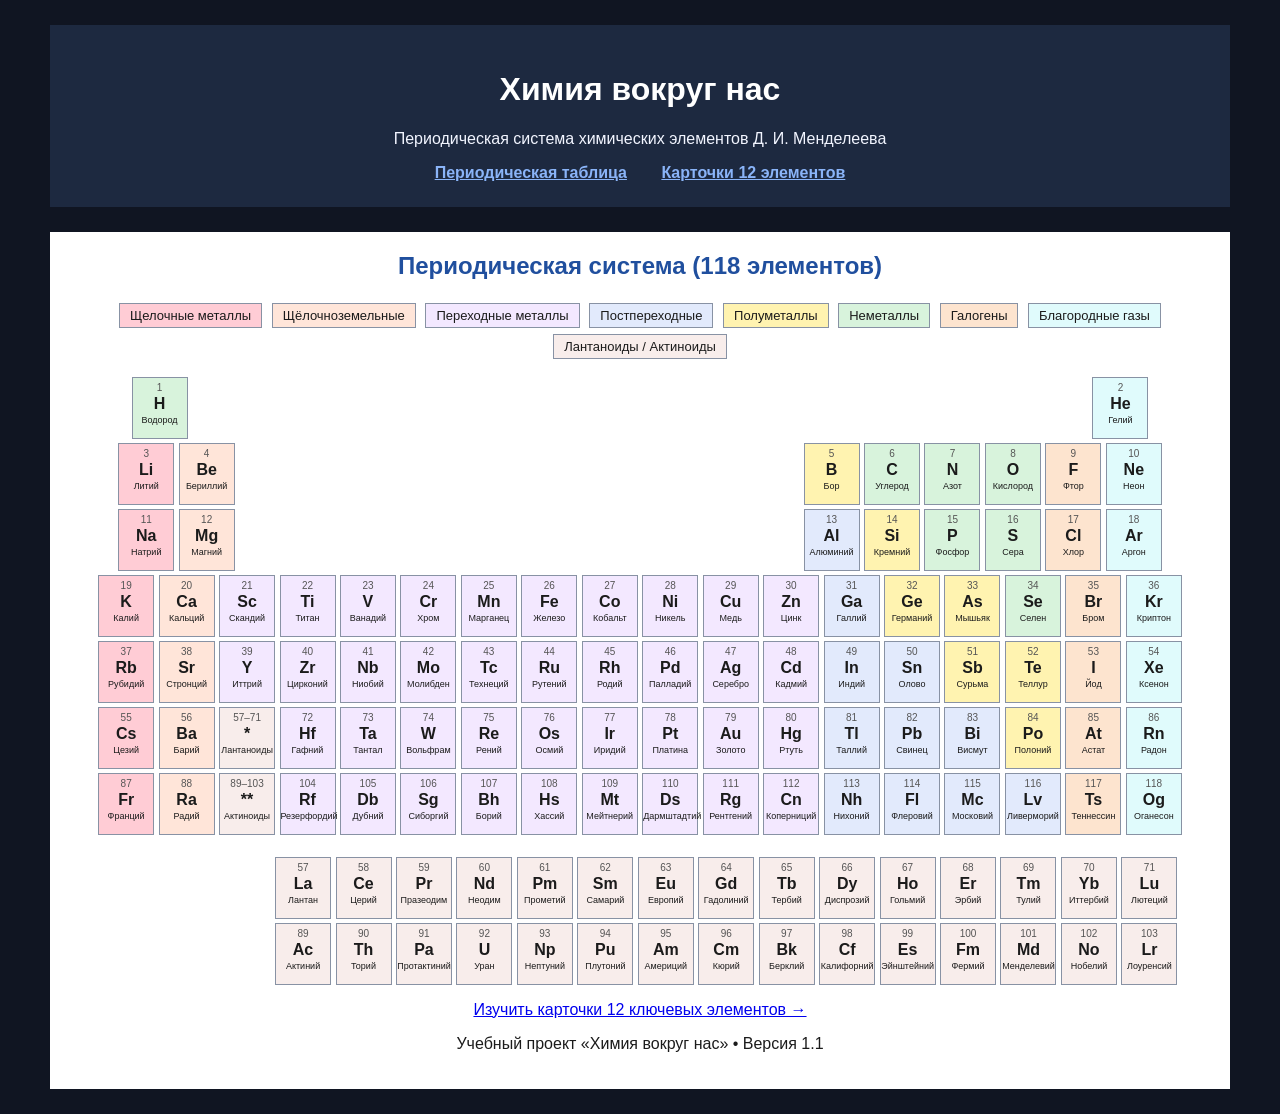
==== index.html @ fa24c032 "Release v1.0: страница с таблицей Менделеева и страница с карточками элементов" ====
<!DOCTYPE html>
<html lang="ru">
<head>
    <meta charset="UTF-8">
    <meta name="viewport" content="width=device-width, initial-scale=1.0">
    <title>Химия вокруг нас — Таблица Менделеева</title>
    <link rel="stylesheet" href="style.css">
</head>
<body>
    <div class="page">
        <div class="header">
            <h1>Химия вокруг нас</h1>
            <p>Периодическая система химических элементов Д. И. Менделеева</p>
            <div class="nav">
                <a href="index.html">Периодическая таблица</a>
                <a href="elements.html">Карточки 12 элементов</a>
            </div>
        </div>

        <div class="table-wrapper">
            <h2>Периодическая система (118 элементов)</h2>

            <div class="legend">
                <span class="alkali">Щелочные металлы</span>
                <span class="alkaline">Щёлочноземельные</span>
                <span class="transition">Переходные металлы</span>
                <span class="metal">Постпереходные</span>
                <span class="metalloid">Полуметаллы</span>
                <span class="nonmetal">Неметаллы</span>
                <span class="halogen">Галогены</span>
                <span class="noble">Благородные газы</span>
                <span class="lanthanide">Лантаноиды / Актиноиды</span>
            </div>

            <div class="period">
                <div class="cell nonmetal"><span class="num">1</span><span class="sym">H</span><span class="name">Водород</span></div>
                <div class="empty"></div><div class="empty"></div><div class="empty"></div><div class="empty"></div><div class="empty"></div><div class="empty"></div><div class="empty"></div><div class="empty"></div><div class="empty"></div><div class="empty"></div><div class="empty"></div><div class="empty"></div><div class="empty"></div><div class="empty"></div><div class="empty"></div><div class="empty"></div>
                <div class="cell noble"><span class="num">2</span><span class="sym">He</span><span class="name">Гелий</span></div>
            </div>

            <div class="period">
                <div class="cell alkali"><span class="num">3</span><span class="sym">Li</span><span class="name">Литий</span></div>
                <div class="cell alkaline"><span class="num">4</span><span class="sym">Be</span><span class="name">Бериллий</span></div>
                <div class="empty"></div><div class="empty"></div><div class="empty"></div><div class="empty"></div><div class="empty"></div><div class="empty"></div><div class="empty"></div><div class="empty"></div><div class="empty"></div><div class="empty"></div>
                <div class="cell metalloid"><span class="num">5</span><span class="sym">B</span><span class="name">Бор</span></div>
                <div class="cell nonmetal"><span class="num">6</span><span class="sym">C</span><span class="name">Углерод</span></div>
                <div class="cell nonmetal"><span class="num">7</span><span class="sym">N</span><span class="name">Азот</span></div>
                <div class="cell nonmetal"><span class="num">8</span><span class="sym">O</span><span class="name">Кислород</span></div>
                <div class="cell halogen"><span class="num">9</span><span class="sym">F</span><span class="name">Фтор</span></div>
                <div class="cell noble"><span class="num">10</span><span class="sym">Ne</span><span class="name">Неон</span></div>
            </div>

            <div class="period">
                <div class="cell alkali"><span class="num">11</span><span class="sym">Na</span><span class="name">Натрий</span></div>
                <div class="cell alkaline"><span class="num">12</span><span class="sym">Mg</span><span class="name">Магний</span></div>
                <div class="empty"></div><div class="empty"></div><div class="empty"></div><div class="empty"></div><div class="empty"></div><div class="empty"></div><div class="empty"></div><div class="empty"></div><div class="empty"></div><div class="empty"></div>
                <div class="cell metal"><span class="num">13</span><span class="sym">Al</span><span class="name">Алюминий</span></div>
                <div class="cell metalloid"><span class="num">14</span><span class="sym">Si</span><span class="name">Кремний</span></div>
                <div class="cell nonmetal"><span class="num">15</span><span class="sym">P</span><span class="name">Фосфор</span></div>
                <div class="cell nonmetal"><span class="num">16</span><span class="sym">S</span><span class="name">Сера</span></div>
                <div class="cell halogen"><span class="num">17</span><span class="sym">Cl</span><span class="name">Хлор</span></div>
                <div class="cell noble"><span class="num">18</span><span class="sym">Ar</span><span class="name">Аргон</span></div>
            </div>

            <div class="period">
                <div class="cell alkali"><span class="num">19</span><span class="sym">K</span><span class="name">Калий</span></div>
                <div class="cell alkaline"><span class="num">20</span><span class="sym">Ca</span><span class="name">Кальций</span></div>
                <div class="cell transition"><span class="num">21</span><span class="sym">Sc</span><span class="name">Скандий</span></div>
                <div class="cell transition"><span class="num">22</span><span class="sym">Ti</span><span class="name">Титан</span></div>
                <div class="cell transition"><span class="num">23</span><span class="sym">V</span><span class="name">Ванадий</span></div>
                <div class="cell transition"><span class="num">24</span><span class="sym">Cr</span><span class="name">Хром</span></div>
                <div class="cell transition"><span class="num">25</span><span class="sym">Mn</span><span class="name">Марганец</span></div>
                <div class="cell transition"><span class="num">26</span><span class="sym">Fe</span><span class="name">Железо</span></div>
                <div class="cell transition"><span class="num">27</span><span class="sym">Co</span><span class="name">Кобальт</span></div>
                <div class="cell transition"><span class="num">28</span><span class="sym">Ni</span><span class="name">Никель</span></div>
                <div class="cell transition"><span class="num">29</span><span class="sym">Cu</span><span class="name">Медь</span></div>
                <div class="cell transition"><span class="num">30</span><span class="sym">Zn</span><span class="name">Цинк</span></div>
                <div class="cell metal"><span class="num">31</span><span class="sym">Ga</span><span class="name">Галлий</span></div>
                <div class="cell metalloid"><span class="num">32</span><span class="sym">Ge</span><span class="name">Германий</span></div>
                <div class="cell metalloid"><span class="num">33</span><span class="sym">As</span><span class="name">Мышьяк</span></div>
                <div class="cell nonmetal"><span class="num">34</span><span class="sym">Se</span><span class="name">Селен</span></div>
                <div class="cell halogen"><span class="num">35</span><span class="sym">Br</span><span class="name">Бром</span></div>
                <div class="cell noble"><span class="num">36</span><span class="sym">Kr</span><span class="name">Криптон</span></div>
            </div>

            <div class="period">
                <div class="cell alkali"><span class="num">37</span><span class="sym">Rb</span><span class="name">Рубидий</span></div>
                <div class="cell alkaline"><span class="num">38</span><span class="sym">Sr</span><span class="name">Стронций</span></div>
                <div class="cell transition"><span class="num">39</span><span class="sym">Y</span><span class="name">Иттрий</span></div>
                <div class="cell transition"><span class="num">40</span><span class="sym">Zr</span><span class="name">Цирконий</span></div>
                <div class="cell transition"><span class="num">41</span><span class="sym">Nb</span><span class="name">Ниобий</span></div>
                <div class="cell transition"><span class="num">42</span><span class="sym">Mo</span><span class="name">Молибден</span></div>
                <div class="cell transition"><span class="num">43</span><span class="sym">Tc</span><span class="name">Технеций</span></div>
                <div class="cell transition"><span class="num">44</span><span class="sym">Ru</span><span class="name">Рутений</span></div>
                <div class="cell transition"><span class="num">45</span><span class="sym">Rh</span><span class="name">Родий</span></div>
                <div class="cell transition"><span class="num">46</span><span class="sym">Pd</span><span class="name">Палладий</span></div>
                <div class="cell transition"><span class="num">47</span><span class="sym">Ag</span><span class="name">Серебро</span></div>
                <div class="cell transition"><span class="num">48</span><span class="sym">Cd</span><span class="name">Кадмий</span></div>
                <div class="cell metal"><span class="num">49</span><span class="sym">In</span><span class="name">Индий</span></div>
                <div class="cell metal"><span class="num">50</span><span class="sym">Sn</span><span class="name">Олово</span></div>
                <div class="cell metalloid"><span class="num">51</span><span class="sym">Sb</span><span class="name">Сурьма</span></div>
                <div class="cell metalloid"><span class="num">52</span><span class="sym">Te</span><span class="name">Теллур</span></div>
                <div class="cell halogen"><span class="num">53</span><span class="sym">I</span><span class="name">Йод</span></div>
                <div class="cell noble"><span class="num">54</span><span class="sym">Xe</span><span class="name">Ксенон</span></div>
            </div>
            <div class="period">
                <div class="cell alkali"><span class="num">55</span><span class="sym">Cs</span><span class="name">Цезий</span></div>
                <div class="cell alkaline"><span class="num">56</span><span class="sym">Ba</span><span class="name">Барий</span></div>
                <div class="cell lanthanide"><span class="num">57–71</span><span class="sym">*</span><span class="name">Лантаноиды</span></div>
                <div class="cell transition"><span class="num">72</span><span class="sym">Hf</span><span class="name">Гафний</span></div>
                <div class="cell transition"><span class="num">73</span><span class="sym">Ta</span><span class="name">Тантал</span></div>
                <div class="cell transition"><span class="num">74</span><span class="sym">W</span><span class="name">Вольфрам</span></div>
                <div class="cell transition"><span class="num">75</span><span class="sym">Re</span><span class="name">Рений</span></div>
                <div class="cell transition"><span class="num">76</span><span class="sym">Os</span><span class="name">Осмий</span></div>
                <div class="cell transition"><span class="num">77</span><span class="sym">Ir</span><span class="name">Иридий</span></div>
                <div class="cell transition"><span class="num">78</span><span class="sym">Pt</span><span class="name">Платина</span></div>
                <div class="cell transition"><span class="num">79</span><span class="sym">Au</span><span class="name">Золото</span></div>
                <div class="cell transition"><span class="num">80</span><span class="sym">Hg</span><span class="name">Ртуть</span></div>
                <div class="cell metal"><span class="num">81</span><span class="sym">Tl</span><span class="name">Таллий</span></div>
                <div class="cell metal"><span class="num">82</span><span class="sym">Pb</span><span class="name">Свинец</span></div>
                <div class="cell metal"><span class="num">83</span><span class="sym">Bi</span><span class="name">Висмут</span></div>
                <div class="cell metalloid"><span class="num">84</span><span class="sym">Po</span><span class="name">Полоний</span></div>
                <div class="cell halogen"><span class="num">85</span><span class="sym">At</span><span class="name">Астат</span></div>
                <div class="cell noble"><span class="num">86</span><span class="sym">Rn</span><span class="name">Радон</span></div>
            </div>

            <div class="period">
                <div class="cell alkali"><span class="num">87</span><span class="sym">Fr</span><span class="name">Франций</span></div>
                <div class="cell alkaline"><span class="num">88</span><span class="sym">Ra</span><span class="name">Радий</span></div>
                <div class="cell lanthanide"><span class="num">89–103</span><span class="sym">**</span><span class="name">Актиноиды</span></div>
                <div class="cell transition"><span class="num">104</span><span class="sym">Rf</span><span class="name">Резерфордий</span></div>
                <div class="cell transition"><span class="num">105</span><span class="sym">Db</span><span class="name">Дубний</span></div>
                <div class="cell transition"><span class="num">106</span><span class="sym">Sg</span><span class="name">Сиборгий</span></div>
                <div class="cell transition"><span class="num">107</span><span class="sym">Bh</span><span class="name">Борий</span></div>
                <div class="cell transition"><span class="num">108</span><span class="sym">Hs</span><span class="name">Хассий</span></div>
                <div class="cell transition"><span class="num">109</span><span class="sym">Mt</span><span class="name">Мейтнерий</span></div>
                <div class="cell transition"><span class="num">110</span><span class="sym">Ds</span><span class="name">Дармштадтий</span></div>
                <div class="cell transition"><span class="num">111</span><span class="sym">Rg</span><span class="name">Рентгений</span></div>
                <div class="cell transition"><span class="num">112</span><span class="sym">Cn</span><span class="name">Коперниций</span></div>
                <div class="cell metal"><span class="num">113</span><span class="sym">Nh</span><span class="name">Нихоний</span></div>
                <div class="cell metal"><span class="num">114</span><span class="sym">Fl</span><span class="name">Флеровий</span></div>
                <div class="cell metal"><span class="num">115</span><span class="sym">Mc</span><span class="name">Московий</span></div>
                <div class="cell metal"><span class="num">116</span><span class="sym">Lv</span><span class="name">Ливерморий</span></div>
                <div class="cell halogen"><span class="num">117</span><span class="sym">Ts</span><span class="name">Теннессин</span></div>
                <div class="cell noble"><span class="num">118</span><span class="sym">Og</span><span class="name">Оганесон</span></div>
            </div>

            <br>

            <div class="period">
                <div class="empty"></div><div class="empty"></div><div class="empty"></div>
                <div class="cell lanthanide"><span class="num">57</span><span class="sym">La</span><span class="name">Лантан</span></div>
                <div class="cell lanthanide"><span class="num">58</span><span class="sym">Ce</span><span class="name">Церий</span></div>
                <div class="cell lanthanide"><span class="num">59</span><span class="sym">Pr</span><span class="name">Празеодим</span></div>
                <div class="cell lanthanide"><span class="num">60</span><span class="sym">Nd</span><span class="name">Неодим</span></div>
                <div class="cell lanthanide"><span class="num">61</span><span class="sym">Pm</span><span class="name">Прометий</span></div>
                <div class="cell lanthanide"><span class="num">62</span><span class="sym">Sm</span><span class="name">Самарий</span></div>
                <div class="cell lanthanide"><span class="num">63</span><span class="sym">Eu</span><span class="name">Европий</span></div>
                <div class="cell lanthanide"><span class="num">64</span><span class="sym">Gd</span><span class="name">Гадолиний</span></div>
                <div class="cell lanthanide"><span class="num">65</span><span class="sym">Tb</span><span class="name">Тербий</span></div>
                <div class="cell lanthanide"><span class="num">66</span><span class="sym">Dy</span><span class="name">Диспрозий</span></div>
                <div class="cell lanthanide"><span class="num">67</span><span class="sym">Ho</span><span class="name">Гольмий</span></div>
                <div class="cell lanthanide"><span class="num">68</span><span class="sym">Er</span><span class="name">Эрбий</span></div>
                <div class="cell lanthanide"><span class="num">69</span><span class="sym">Tm</span><span class="name">Тулий</span></div>
                <div class="cell lanthanide"><span class="num">70</span><span class="sym">Yb</span><span class="name">Иттербий</span></div>
                <div class="cell lanthanide"><span class="num">71</span><span class="sym">Lu</span><span class="name">Лютеций</span></div>
            </div>

            <div class="period">
                <div class="empty"></div><div class="empty"></div><div class="empty"></div>
                <div class="cell lanthanide"><span class="num">89</span><span class="sym">Ac</span><span class="name">Актиний</span></div>
                <div class="cell lanthanide"><span class="num">90</span><span class="sym">Th</span><span class="name">Торий</span></div>
                <div class="cell lanthanide"><span class="num">91</span><span class="sym">Pa</span><span class="name">Протактиний</span></div>
                <div class="cell lanthanide"><span class="num">92</span><span class="sym">U</span><span class="name">Уран</span></div>
                <div class="cell lanthanide"><span class="num">93</span><span class="sym">Np</span><span class="name">Нептуний</span></div>
                <div class="cell lanthanide"><span class="num">94</span><span class="sym">Pu</span><span class="name">Плутоний</span></div>
                <div class="cell lanthanide"><span class="num">95</span><span class="sym">Am</span><span class="name">Америций</span></div>
                <div class="cell lanthanide"><span class="num">96</span><span class="sym">Cm</span><span class="name">Кюрий</span></div>
                <div class="cell lanthanide"><span class="num">97</span><span class="sym">Bk</span><span class="name">Берклий</span></div>
                <div class="cell lanthanide"><span class="num">98</span><span class="sym">Cf</span><span class="name">Калифорний</span></div>
                <div class="cell lanthanide"><span class="num">99</span><span class="sym">Es</span><span class="name">Эйнштейний</span></div>
                <div class="cell lanthanide"><span class="num">100</span><span class="sym">Fm</span><span class="name">Фермий</span></div>
                <div class="cell lanthanide"><span class="num">101</span><span class="sym">Md</span><span class="name">Менделевий</span></div>
                <div class="cell lanthanide"><span class="num">102</span><span class="sym">No</span><span class="name">Нобелий</span></div>
                <div class="cell lanthanide"><span class="num">103</span><span class="sym">Lr</span><span class="name">Лоуренсий</span></div>
            </div>

            <p><a href="elements.html">Изучить карточки 12 ключевых элементов →</a></p>
            <p>Учебный проект «Химия вокруг нас» • Версия 1.1</p>
        </div>
    </div>
</body>
</html>
---- style.css ----
body {
    background-color: #101522;
    color: #f2f5ff;
    font-family: Arial, sans-serif;
    margin: 0;
}

.page {
    width: 1180px;
    margin: 0 auto;
    padding: 25px;
}

.header {
    background-color: #1d2940;
    text-align: center;
    padding: 25px;
}

.nav {
    margin-top: 15px;
}

.nav a {
    color: #8ab4f8;
    margin: 0 15px;
    font-weight: bold;
}

.table-wrapper {
    background-color: #ffffff;
    color: #1b1b1b;
    margin-top: 25px;
    padding: 20px;
    text-align: center;
}

.legend {
    margin-bottom: 15px;
    font-size: 13px;
}

.legend span {
    display: inline-block;
    padding: 4px 10px;
    margin: 3px;
    border: 1px solid #8892a4;
}

.period {
    margin-bottom: 4px;
    white-space: nowrap;
}

.cell {
    display: inline-block;
    width: 56px;
    height: 62px;
    border: 1px solid #8892a4;
    vertical-align: top;
    text-align: center;
    padding-top: 4px;
    box-sizing: border-box;
    font-size: 12px;
}

.empty {
    display: inline-block;
    width: 56px;
    height: 62px;
    vertical-align: top;
}

.num {
    font-size: 10px;
    color: #555555;
    display: block;
}

.sym {
    font-size: 16px;
    font-weight: bold;
    display: block;
    margin: 2px 0;
}

.name {
    font-size: 9px;
    display: block;
}

.nonmetal { background-color: #d8f3dc; }
.noble { background-color: #e0fbfc; }
.alkali { background-color: #ffccd5; }
.alkaline { background-color: #ffe5d9; }
.metalloid { background-color: #fff3b0; }
.metal { background-color: #e2eafc; }
.transition { background-color: #f3e8ff; }
.halogen { background-color: #fde4cf; }
.lanthanide { background-color: #f8edeb; }

.block {
    background-color: #ffffff;
    color: #1b1b1b;
    margin-top: 20px;
    padding: 20px;
}

.element-card {
    background-color: #f8faff;
    border-left: 6px solid #204f9e;
}

.bio-element {
    background-color: #eefbf1;
    border-left: 6px solid #2b8a3e;
}

.footer {
    color: #b9c2d8;
    text-align: center;
    margin-top: 30px;
}

h1 { color: #ffffff; }
h2 { color: #204f9e; margin-top: 0; }
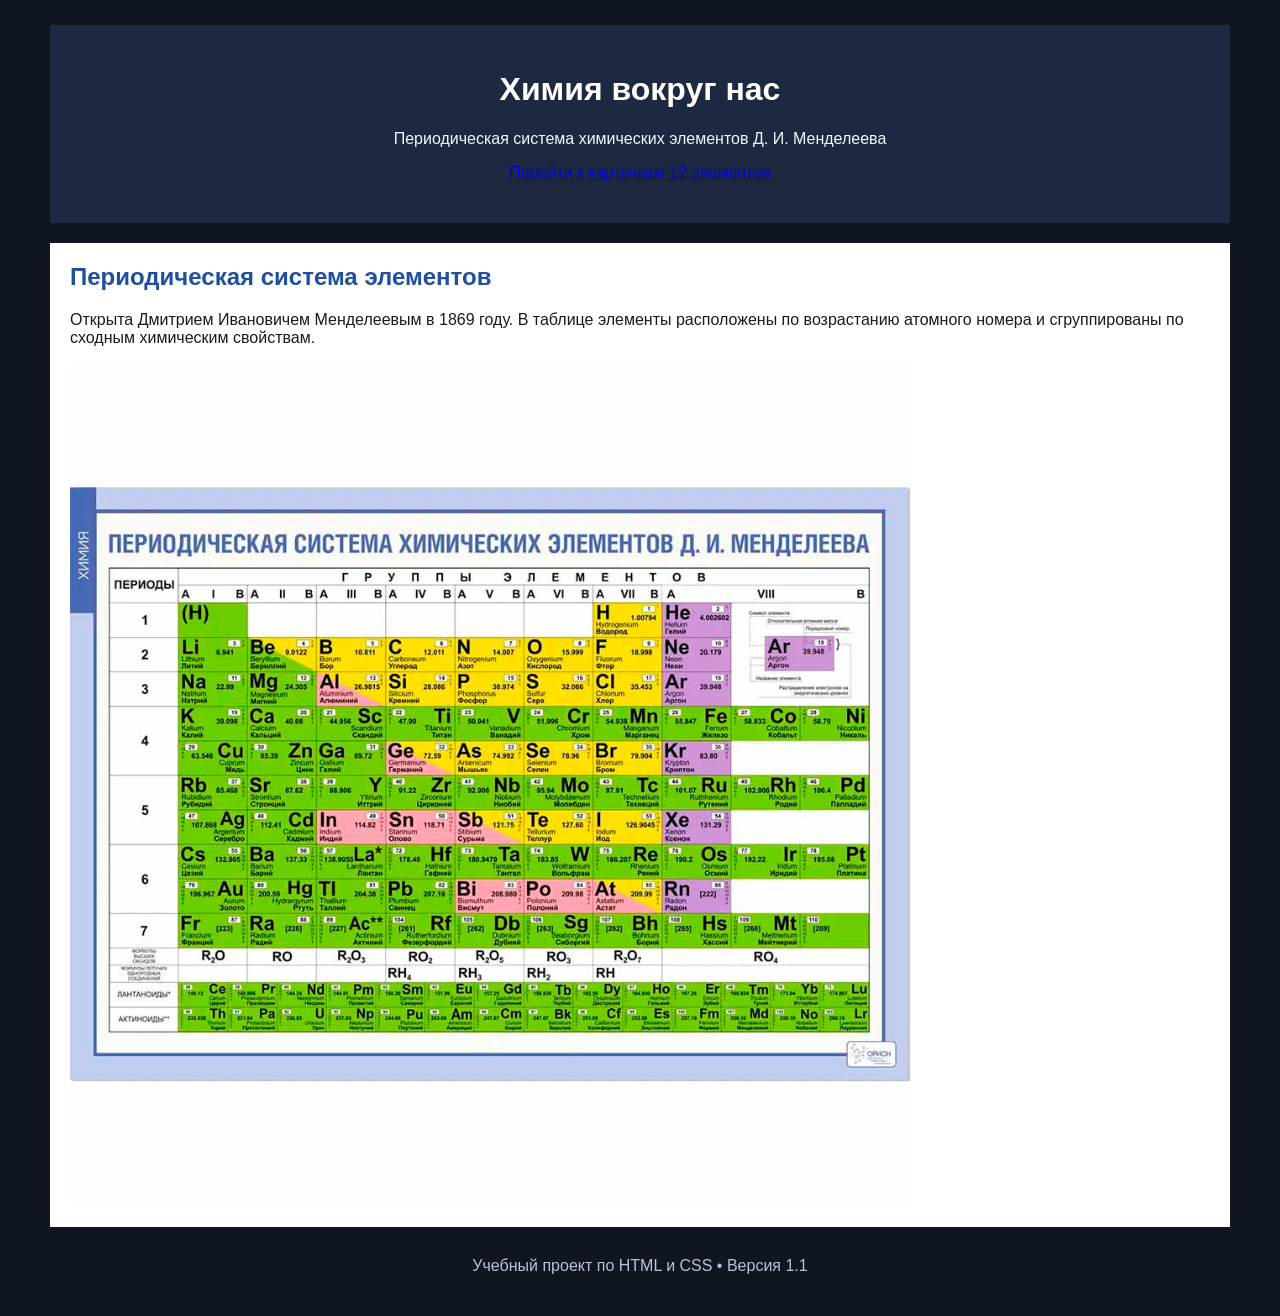
==== commit c47bd527: "Release v1.1: выделение элементов жизни, PLAN.md, README.md и скриншоты" ====
--- a/index.html
+++ b/index.html
@@ -11,182 +11,17 @@
         <div class="header">
             <h1>Химия вокруг нас</h1>
             <p>Периодическая система химических элементов Д. И. Менделеева</p>
-            <div class="nav">
-                <a href="index.html">Периодическая таблица</a>
-                <a href="elements.html">Карточки 12 элементов</a>
-            </div>
+            <p><a href="elements.html">Перейти к карточкам 12 элементов</a></p>
         </div>
 
-        <div class="table-wrapper">
-            <h2>Периодическая система (118 элементов)</h2>
+        <div class="block table-block">
+            <h2>Периодическая система элементов</h2>
+            <p>Открыта Дмитрием Ивановичем Менделеевым в 1869 году. В таблице элементы расположены по возрастанию атомного номера и сгруппированы по сходным химическим свойствам.</p>
+            <img src="uchebnaya-Periodicheskaya-sistema-Mendeleeva.jpg" alt="Периодическая система химических элементов Д. И. Менделеева" width="840">
+        </div>
 
-            <div class="legend">
-                <span class="alkali">Щелочные металлы</span>
-                <span class="alkaline">Щёлочноземельные</span>
-                <span class="transition">Переходные металлы</span>
-                <span class="metal">Постпереходные</span>
-                <span class="metalloid">Полуметаллы</span>
-                <span class="nonmetal">Неметаллы</span>
-                <span class="halogen">Галогены</span>
-                <span class="noble">Благородные газы</span>
-                <span class="lanthanide">Лантаноиды / Актиноиды</span>
-            </div>
-
-            <div class="period">
-                <div class="cell nonmetal"><span class="num">1</span><span class="sym">H</span><span class="name">Водород</span></div>
-                <div class="empty"></div><div class="empty"></div><div class="empty"></div><div class="empty"></div><div class="empty"></div><div class="empty"></div><div class="empty"></div><div class="empty"></div><div class="empty"></div><div class="empty"></div><div class="empty"></div><div class="empty"></div><div class="empty"></div><div class="empty"></div><div class="empty"></div><div class="empty"></div>
-                <div class="cell noble"><span class="num">2</span><span class="sym">He</span><span class="name">Гелий</span></div>
-            </div>
-
-            <div class="period">
-                <div class="cell alkali"><span class="num">3</span><span class="sym">Li</span><span class="name">Литий</span></div>
-                <div class="cell alkaline"><span class="num">4</span><span class="sym">Be</span><span class="name">Бериллий</span></div>
-                <div class="empty"></div><div class="empty"></div><div class="empty"></div><div class="empty"></div><div class="empty"></div><div class="empty"></div><div class="empty"></div><div class="empty"></div><div class="empty"></div><div class="empty"></div>
-                <div class="cell metalloid"><span class="num">5</span><span class="sym">B</span><span class="name">Бор</span></div>
-                <div class="cell nonmetal"><span class="num">6</span><span class="sym">C</span><span class="name">Углерод</span></div>
-                <div class="cell nonmetal"><span class="num">7</span><span class="sym">N</span><span class="name">Азот</span></div>
-                <div class="cell nonmetal"><span class="num">8</span><span class="sym">O</span><span class="name">Кислород</span></div>
-                <div class="cell halogen"><span class="num">9</span><span class="sym">F</span><span class="name">Фтор</span></div>
-                <div class="cell noble"><span class="num">10</span><span class="sym">Ne</span><span class="name">Неон</span></div>
-            </div>
-
-            <div class="period">
-                <div class="cell alkali"><span class="num">11</span><span class="sym">Na</span><span class="name">Натрий</span></div>
-                <div class="cell alkaline"><span class="num">12</span><span class="sym">Mg</span><span class="name">Магний</span></div>
-                <div class="empty"></div><div class="empty"></div><div class="empty"></div><div class="empty"></div><div class="empty"></div><div class="empty"></div><div class="empty"></div><div class="empty"></div><div class="empty"></div><div class="empty"></div>
-                <div class="cell metal"><span class="num">13</span><span class="sym">Al</span><span class="name">Алюминий</span></div>
-                <div class="cell metalloid"><span class="num">14</span><span class="sym">Si</span><span class="name">Кремний</span></div>
-                <div class="cell nonmetal"><span class="num">15</span><span class="sym">P</span><span class="name">Фосфор</span></div>
-                <div class="cell nonmetal"><span class="num">16</span><span class="sym">S</span><span class="name">Сера</span></div>
-                <div class="cell halogen"><span class="num">17</span><span class="sym">Cl</span><span class="name">Хлор</span></div>
-                <div class="cell noble"><span class="num">18</span><span class="sym">Ar</span><span class="name">Аргон</span></div>
-            </div>
-
-            <div class="period">
-                <div class="cell alkali"><span class="num">19</span><span class="sym">K</span><span class="name">Калий</span></div>
-                <div class="cell alkaline"><span class="num">20</span><span class="sym">Ca</span><span class="name">Кальций</span></div>
-                <div class="cell transition"><span class="num">21</span><span class="sym">Sc</span><span class="name">Скандий</span></div>
-                <div class="cell transition"><span class="num">22</span><span class="sym">Ti</span><span class="name">Титан</span></div>
-                <div class="cell transition"><span class="num">23</span><span class="sym">V</span><span class="name">Ванадий</span></div>
-                <div class="cell transition"><span class="num">24</span><span class="sym">Cr</span><span class="name">Хром</span></div>
-                <div class="cell transition"><span class="num">25</span><span class="sym">Mn</span><span class="name">Марганец</span></div>
-                <div class="cell transition"><span class="num">26</span><span class="sym">Fe</span><span class="name">Железо</span></div>
-                <div class="cell transition"><span class="num">27</span><span class="sym">Co</span><span class="name">Кобальт</span></div>
-                <div class="cell transition"><span class="num">28</span><span class="sym">Ni</span><span class="name">Никель</span></div>
-                <div class="cell transition"><span class="num">29</span><span class="sym">Cu</span><span class="name">Медь</span></div>
-                <div class="cell transition"><span class="num">30</span><span class="sym">Zn</span><span class="name">Цинк</span></div>
-                <div class="cell metal"><span class="num">31</span><span class="sym">Ga</span><span class="name">Галлий</span></div>
-                <div class="cell metalloid"><span class="num">32</span><span class="sym">Ge</span><span class="name">Германий</span></div>
-                <div class="cell metalloid"><span class="num">33</span><span class="sym">As</span><span class="name">Мышьяк</span></div>
-                <div class="cell nonmetal"><span class="num">34</span><span class="sym">Se</span><span class="name">Селен</span></div>
-                <div class="cell halogen"><span class="num">35</span><span class="sym">Br</span><span class="name">Бром</span></div>
-                <div class="cell noble"><span class="num">36</span><span class="sym">Kr</span><span class="name">Криптон</span></div>
-            </div>
-
-            <div class="period">
-                <div class="cell alkali"><span class="num">37</span><span class="sym">Rb</span><span class="name">Рубидий</span></div>
-                <div class="cell alkaline"><span class="num">38</span><span class="sym">Sr</span><span class="name">Стронций</span></div>
-                <div class="cell transition"><span class="num">39</span><span class="sym">Y</span><span class="name">Иттрий</span></div>
-                <div class="cell transition"><span class="num">40</span><span class="sym">Zr</span><span class="name">Цирконий</span></div>
-                <div class="cell transition"><span class="num">41</span><span class="sym">Nb</span><span class="name">Ниобий</span></div>
-                <div class="cell transition"><span class="num">42</span><span class="sym">Mo</span><span class="name">Молибден</span></div>
-                <div class="cell transition"><span class="num">43</span><span class="sym">Tc</span><span class="name">Технеций</span></div>
-                <div class="cell transition"><span class="num">44</span><span class="sym">Ru</span><span class="name">Рутений</span></div>
-                <div class="cell transition"><span class="num">45</span><span class="sym">Rh</span><span class="name">Родий</span></div>
-                <div class="cell transition"><span class="num">46</span><span class="sym">Pd</span><span class="name">Палладий</span></div>
-                <div class="cell transition"><span class="num">47</span><span class="sym">Ag</span><span class="name">Серебро</span></div>
-                <div class="cell transition"><span class="num">48</span><span class="sym">Cd</span><span class="name">Кадмий</span></div>
-                <div class="cell metal"><span class="num">49</span><span class="sym">In</span><span class="name">Индий</span></div>
-                <div class="cell metal"><span class="num">50</span><span class="sym">Sn</span><span class="name">Олово</span></div>
-                <div class="cell metalloid"><span class="num">51</span><span class="sym">Sb</span><span class="name">Сурьма</span></div>
-                <div class="cell metalloid"><span class="num">52</span><span class="sym">Te</span><span class="name">Теллур</span></div>
-                <div class="cell halogen"><span class="num">53</span><span class="sym">I</span><span class="name">Йод</span></div>
-                <div class="cell noble"><span class="num">54</span><span class="sym">Xe</span><span class="name">Ксенон</span></div>
-            </div>
-            <div class="period">
-                <div class="cell alkali"><span class="num">55</span><span class="sym">Cs</span><span class="name">Цезий</span></div>
-                <div class="cell alkaline"><span class="num">56</span><span class="sym">Ba</span><span class="name">Барий</span></div>
-                <div class="cell lanthanide"><span class="num">57–71</span><span class="sym">*</span><span class="name">Лантаноиды</span></div>
-                <div class="cell transition"><span class="num">72</span><span class="sym">Hf</span><span class="name">Гафний</span></div>
-                <div class="cell transition"><span class="num">73</span><span class="sym">Ta</span><span class="name">Тантал</span></div>
-                <div class="cell transition"><span class="num">74</span><span class="sym">W</span><span class="name">Вольфрам</span></div>
-                <div class="cell transition"><span class="num">75</span><span class="sym">Re</span><span class="name">Рений</span></div>
-                <div class="cell transition"><span class="num">76</span><span class="sym">Os</span><span class="name">Осмий</span></div>
-                <div class="cell transition"><span class="num">77</span><span class="sym">Ir</span><span class="name">Иридий</span></div>
-                <div class="cell transition"><span class="num">78</span><span class="sym">Pt</span><span class="name">Платина</span></div>
-                <div class="cell transition"><span class="num">79</span><span class="sym">Au</span><span class="name">Золото</span></div>
-                <div class="cell transition"><span class="num">80</span><span class="sym">Hg</span><span class="name">Ртуть</span></div>
-                <div class="cell metal"><span class="num">81</span><span class="sym">Tl</span><span class="name">Таллий</span></div>
-                <div class="cell metal"><span class="num">82</span><span class="sym">Pb</span><span class="name">Свинец</span></div>
-                <div class="cell metal"><span class="num">83</span><span class="sym">Bi</span><span class="name">Висмут</span></div>
-                <div class="cell metalloid"><span class="num">84</span><span class="sym">Po</span><span class="name">Полоний</span></div>
-                <div class="cell halogen"><span class="num">85</span><span class="sym">At</span><span class="name">Астат</span></div>
-                <div class="cell noble"><span class="num">86</span><span class="sym">Rn</span><span class="name">Радон</span></div>
-            </div>
-
-            <div class="period">
-                <div class="cell alkali"><span class="num">87</span><span class="sym">Fr</span><span class="name">Франций</span></div>
-                <div class="cell alkaline"><span class="num">88</span><span class="sym">Ra</span><span class="name">Радий</span></div>
-                <div class="cell lanthanide"><span class="num">89–103</span><span class="sym">**</span><span class="name">Актиноиды</span></div>
-                <div class="cell transition"><span class="num">104</span><span class="sym">Rf</span><span class="name">Резерфордий</span></div>
-                <div class="cell transition"><span class="num">105</span><span class="sym">Db</span><span class="name">Дубний</span></div>
-                <div class="cell transition"><span class="num">106</span><span class="sym">Sg</span><span class="name">Сиборгий</span></div>
-                <div class="cell transition"><span class="num">107</span><span class="sym">Bh</span><span class="name">Борий</span></div>
-                <div class="cell transition"><span class="num">108</span><span class="sym">Hs</span><span class="name">Хассий</span></div>
-                <div class="cell transition"><span class="num">109</span><span class="sym">Mt</span><span class="name">Мейтнерий</span></div>
-                <div class="cell transition"><span class="num">110</span><span class="sym">Ds</span><span class="name">Дармштадтий</span></div>
-                <div class="cell transition"><span class="num">111</span><span class="sym">Rg</span><span class="name">Рентгений</span></div>
-                <div class="cell transition"><span class="num">112</span><span class="sym">Cn</span><span class="name">Коперниций</span></div>
-                <div class="cell metal"><span class="num">113</span><span class="sym">Nh</span><span class="name">Нихоний</span></div>
-                <div class="cell metal"><span class="num">114</span><span class="sym">Fl</span><span class="name">Флеровий</span></div>
-                <div class="cell metal"><span class="num">115</span><span class="sym">Mc</span><span class="name">Московий</span></div>
-                <div class="cell metal"><span class="num">116</span><span class="sym">Lv</span><span class="name">Ливерморий</span></div>
-                <div class="cell halogen"><span class="num">117</span><span class="sym">Ts</span><span class="name">Теннессин</span></div>
-                <div class="cell noble"><span class="num">118</span><span class="sym">Og</span><span class="name">Оганесон</span></div>
-            </div>
-
-            <br>
-
-            <div class="period">
-                <div class="empty"></div><div class="empty"></div><div class="empty"></div>
-                <div class="cell lanthanide"><span class="num">57</span><span class="sym">La</span><span class="name">Лантан</span></div>
-                <div class="cell lanthanide"><span class="num">58</span><span class="sym">Ce</span><span class="name">Церий</span></div>
-                <div class="cell lanthanide"><span class="num">59</span><span class="sym">Pr</span><span class="name">Празеодим</span></div>
-                <div class="cell lanthanide"><span class="num">60</span><span class="sym">Nd</span><span class="name">Неодим</span></div>
-                <div class="cell lanthanide"><span class="num">61</span><span class="sym">Pm</span><span class="name">Прометий</span></div>
-                <div class="cell lanthanide"><span class="num">62</span><span class="sym">Sm</span><span class="name">Самарий</span></div>
-                <div class="cell lanthanide"><span class="num">63</span><span class="sym">Eu</span><span class="name">Европий</span></div>
-                <div class="cell lanthanide"><span class="num">64</span><span class="sym">Gd</span><span class="name">Гадолиний</span></div>
-                <div class="cell lanthanide"><span class="num">65</span><span class="sym">Tb</span><span class="name">Тербий</span></div>
-                <div class="cell lanthanide"><span class="num">66</span><span class="sym">Dy</span><span class="name">Диспрозий</span></div>
-                <div class="cell lanthanide"><span class="num">67</span><span class="sym">Ho</span><span class="name">Гольмий</span></div>
-                <div class="cell lanthanide"><span class="num">68</span><span class="sym">Er</span><span class="name">Эрбий</span></div>
-                <div class="cell lanthanide"><span class="num">69</span><span class="sym">Tm</span><span class="name">Тулий</span></div>
-                <div class="cell lanthanide"><span class="num">70</span><span class="sym">Yb</span><span class="name">Иттербий</span></div>
-                <div class="cell lanthanide"><span class="num">71</span><span class="sym">Lu</span><span class="name">Лютеций</span></div>
-            </div>
-
-            <div class="period">
-                <div class="empty"></div><div class="empty"></div><div class="empty"></div>
-                <div class="cell lanthanide"><span class="num">89</span><span class="sym">Ac</span><span class="name">Актиний</span></div>
-                <div class="cell lanthanide"><span class="num">90</span><span class="sym">Th</span><span class="name">Торий</span></div>
-                <div class="cell lanthanide"><span class="num">91</span><span class="sym">Pa</span><span class="name">Протактиний</span></div>
-                <div class="cell lanthanide"><span class="num">92</span><span class="sym">U</span><span class="name">Уран</span></div>
-                <div class="cell lanthanide"><span class="num">93</span><span class="sym">Np</span><span class="name">Нептуний</span></div>
-                <div class="cell lanthanide"><span class="num">94</span><span class="sym">Pu</span><span class="name">Плутоний</span></div>
-                <div class="cell lanthanide"><span class="num">95</span><span class="sym">Am</span><span class="name">Америций</span></div>
-                <div class="cell lanthanide"><span class="num">96</span><span class="sym">Cm</span><span class="name">Кюрий</span></div>
-                <div class="cell lanthanide"><span class="num">97</span><span class="sym">Bk</span><span class="name">Берклий</span></div>
-                <div class="cell lanthanide"><span class="num">98</span><span class="sym">Cf</span><span class="name">Калифорний</span></div>
-                <div class="cell lanthanide"><span class="num">99</span><span class="sym">Es</span><span class="name">Эйнштейний</span></div>
-                <div class="cell lanthanide"><span class="num">100</span><span class="sym">Fm</span><span class="name">Фермий</span></div>
-                <div class="cell lanthanide"><span class="num">101</span><span class="sym">Md</span><span class="name">Менделевий</span></div>
-                <div class="cell lanthanide"><span class="num">102</span><span class="sym">No</span><span class="name">Нобелий</span></div>
-                <div class="cell lanthanide"><span class="num">103</span><span class="sym">Lr</span><span class="name">Лоуренсий</span></div>
-            </div>
-
-            <p><a href="elements.html">Изучить карточки 12 ключевых элементов →</a></p>
-            <p>Учебный проект «Химия вокруг нас» • Версия 1.1</p>
+        <div class="footer">
+            <p>Учебный проект по HTML и CSS • Версия 1.1</p>
         </div>
     </div>
 </body>
